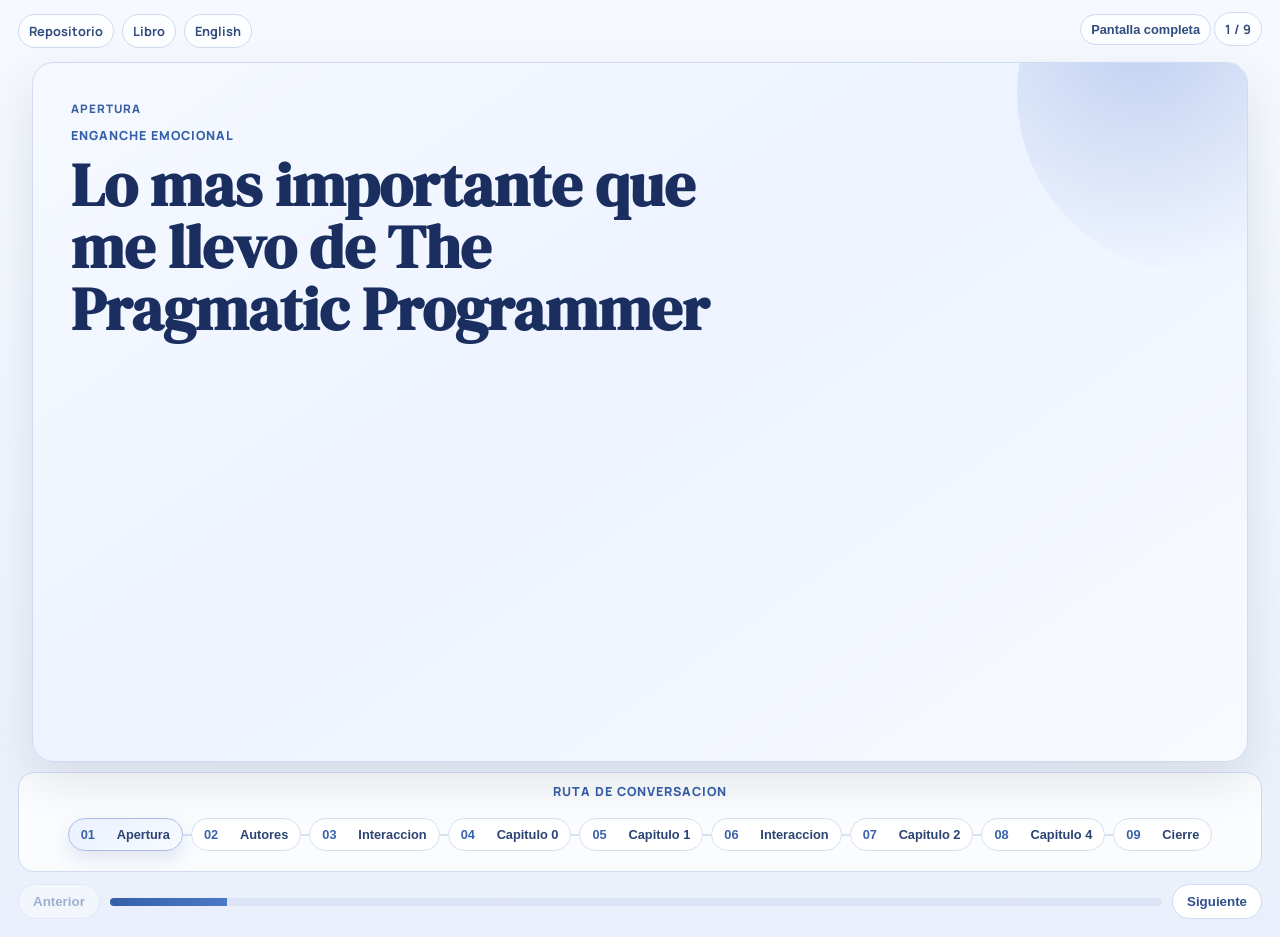
==== docs/slides/pragmatic-programmer/index.html @ e3263535 "Move slides under docs and fix bilingual links" ====
<!doctype html>
<html lang="es">
  <head>
    <meta charset="UTF-8" />
    <meta name="viewport" content="width=device-width, initial-scale=1.0" />
    <meta
      name="description"
      content="Presentacion de The Pragmatic Programmer (capitulos 0, 1, 2 y 4) con narrativa practica y enfoque para tertulia tecnica."
    />
    <title>Slides | The Pragmatic Programmer</title>
    <link rel="preconnect" href="https://fonts.googleapis.com" />
    <link rel="preconnect" href="https://fonts.gstatic.com" crossorigin />
    <link
      href="https://fonts.googleapis.com/css2?family=DM+Serif+Display:ital@0;1&family=Manrope:wght@400;500;600;700;800&display=swap"
      rel="stylesheet"
    />
    <link rel="stylesheet" href="assets/styles.css" />
  </head>
  <body>
    <div class="bg-grid" aria-hidden="true"></div>
    <div class="bg-glow glow-a" aria-hidden="true"></div>
    <div class="bg-glow glow-b" aria-hidden="true"></div>

    <header class="topbar">
      <div class="topbar-left">
        <a href="../../README.es.md" target="_blank" rel="noreferrer">Repositorio</a>
        <a href="../../books/the-pragmatic-programmer/README.es.md" target="_blank" rel="noreferrer">Libro</a>
        <a href="index.en.html">English</a>
      </div>
      <div class="topbar-right">
        <button id="fullscreen" type="button">Pantalla completa</button>
        <span id="counter">1 / 11</span>
      </div>
    </header>

    <main class="layout">
      <nav class="agenda" id="agenda" aria-label="Indice de diapositivas"></nav>
      <section class="deck" id="deck" aria-live="polite"></section>
    </main>

    <footer class="controls">
      <button id="prev" type="button">Anterior</button>
      <div class="progress"><span id="progress-fill"></span></div>
      <button id="next" type="button">Siguiente</button>
    </footer>

    <script src="assets/slides.js"></script>
    <script src="assets/app.js"></script>
  </body>
</html>
---- docs/slides/pragmatic-programmer/assets/styles.css ----
:root {
  --bg: #eaf0fb;
  --surface: #ffffff;
  --text: #101f3f;
  --muted: #55688f;
  --line: #d0daf0;
  --accent: #355fa8;
  --accent-2: #4b79c8;
}

* {
  box-sizing: border-box;
}

html,
body {
  margin: 0;
  min-height: 100%;
  font-family: "Manrope", sans-serif;
  color: var(--text);
  background: linear-gradient(180deg, #f6f9ff 0%, var(--bg) 100%);
}

body {
  display: grid;
  grid-template-rows: auto 1fr auto;
  min-height: 100vh;
  overflow: auto;
  position: relative;
}

.bg-grid {
  position: fixed;
  inset: 0;
  z-index: -2;
  background-image: linear-gradient(rgba(66, 96, 150, 0.09) 1px, transparent 1px),
    linear-gradient(90deg, rgba(66, 96, 150, 0.09) 1px, transparent 1px);
  background-size: 34px 34px;
}

.bg-glow {
  position: fixed;
  width: 360px;
  height: 360px;
  border-radius: 50%;
  filter: blur(56px);
  z-index: -1;
  opacity: 0.52;
}

.glow-a {
  top: -120px;
  right: -80px;
  background: radial-gradient(circle at 35% 35%, #a7c3f3 0%, transparent 70%);
}

.glow-b {
  left: -120px;
  bottom: -120px;
  background: radial-gradient(circle at 35% 35%, #d4e1fb 0%, transparent 72%);
}

.topbar {
  display: flex;
  justify-content: space-between;
  gap: 10px;
  padding: 14px 18px;
}

.topbar-left {
  display: flex;
  gap: 8px;
  flex-wrap: wrap;
}

.topbar a,
.topbar-right span {
  border: 1px solid var(--line);
  border-radius: 999px;
  background: rgba(255, 255, 255, 0.84);
  text-decoration: none;
  color: #304b7d;
  font-size: 0.8rem;
  font-weight: 700;
  padding: 7px 10px;
}

.topbar button {
  border: 1px solid var(--line);
  border-radius: 999px;
  background: rgba(255, 255, 255, 0.84);
  color: #304b7d;
  font-size: 0.8rem;
  font-weight: 700;
  padding: 7px 10px;
  cursor: pointer;
}

.layout {
  display: grid;
  grid-template-rows: 1fr auto;
  gap: 10px;
  padding: 0 18px;
}

.deck {
  grid-row: 1;
}

.agenda {
  grid-row: 2;
}

.agenda {
  border: 1px solid var(--line);
  border-radius: 16px;
  background: rgba(255, 255, 255, 0.75);
  backdrop-filter: blur(8px);
  padding: 10px 12px;
  overflow-x: auto;
  overflow-y: hidden;
  white-space: nowrap;
  scrollbar-width: thin;
  --timeline-progress: 0%;
  text-align: center;
}

.agenda-title {
  margin: 0 0 8px;
  font-size: 0.78rem;
  text-transform: uppercase;
  letter-spacing: 0.08em;
  color: var(--accent);
  font-weight: 800;
  text-align: center;
}

.agenda-list {
  display: inline-flex;
  gap: 8px;
  align-items: center;
  min-width: max-content;
  margin: 0 auto;
  padding: 10px 0;
  position: relative;
}

.agenda-list::before,
.agenda-list::after {
  content: "";
  position: absolute;
  left: 0;
  right: 0;
  top: 50%;
  transform: translateY(-50%);
  height: 2px;
  border-radius: 999px;
}

.agenda-list::before {
  background: #d8e2f5;
}

.agenda-list::after {
  width: var(--timeline-progress);
  right: auto;
  background: linear-gradient(90deg, #4a75c2 0%, #6d93d9 100%);
  transition: width 0.35s ease;
}

.agenda-item {
  border: 1px solid #d5def1;
  border-radius: 999px;
  background: #fff;
  color: #2b4472;
  text-align: left;
  font-size: 0.8rem;
  padding: 8px 12px;
  cursor: pointer;
  display: inline-grid;
  grid-template-columns: 30px 1fr;
  gap: 6px;
  align-items: center;
  white-space: nowrap;
  position: relative;
  z-index: 1;
}

.agenda-item span {
  font-weight: 800;
  color: #3b63ac;
}

.agenda-item.active {
  border-color: #a8bee9;
  background: linear-gradient(140deg, #eaf1ff 0%, #f7faff 100%);
  box-shadow: 0 8px 18px rgba(67, 102, 168, 0.15);
}

.deck {
  display: grid;
  place-items: center;
  padding: 0;
}

.slide {
  width: min(1220px, calc(100vw - 64px));
  min-height: min(700px, 82vh);
  border: 1px solid var(--line);
  border-radius: 22px;
  background: linear-gradient(155deg, #ffffff 0%, #f2f6ff 100%);
  box-shadow: 0 20px 50px rgba(16, 29, 38, 0.1);
  padding: clamp(22px, 3vw, 38px);
  display: grid;
  grid-template-columns: 1.5fr 1fr;
  grid-template-rows: 1fr auto;
  gap: 16px;
  animation: fadeIn 0.35s ease;
  position: relative;
  overflow: hidden;
}

.slide.no-visual {
  grid-template-columns: 1fr;
}

.theme-closing.no-visual {
  padding: clamp(34px, 6vw, 70px);
}

.theme-closing.no-visual .content {
  align-content: center;
  justify-items: center;
  text-align: center;
  max-width: 920px;
  margin: 0 auto;
  gap: 12px;
}

.theme-closing.no-visual .narrative,
.theme-closing.no-visual .takeaway {
  max-width: 860px;
}

.theme-closing.no-visual ul {
  display: inline-block;
  text-align: left;
  margin-top: 2px;
}

.slide::after {
  content: "";
  position: absolute;
  right: -120px;
  top: -120px;
  width: 280px;
  height: 280px;
  border-radius: 50%;
  background: radial-gradient(circle at 30% 30%, rgba(76, 118, 194, 0.24) 0%, transparent 72%);
}

.content {
  display: grid;
  grid-template-rows: auto auto auto auto 1fr auto;
  gap: 10px;
}

.chapter {
  margin: 0;
  font-size: 0.73rem;
  text-transform: uppercase;
  letter-spacing: 0.09em;
  font-weight: 800;
  color: #3c5f9f;
}

.subtitle {
  margin: 0;
  text-transform: uppercase;
  letter-spacing: 0.08em;
  color: var(--accent);
  font-size: 0.78rem;
  font-weight: 800;
}

h1 {
  margin: 0;
  font-family: "DM Serif Display", serif;
  font-size: clamp(2rem, 4vw, 3rem);
  line-height: 1.08;
  color: #1a2f5f;
}

.narrative {
  margin: 0;
  color: #344f80;
  font-size: 1rem;
  line-height: 1.6;
  max-width: 90%;
}

ul {
  margin: 6px 0 0;
  padding-left: 18px;
  display: block;
}

li {
  color: #2f466f;
  line-height: 1.12;
  font-size: clamp(0.98rem, 1.45vw, 1.13rem);
  margin: 0;
  padding: 0;
}

li + li {
  margin-top: 2px;
}

.kicker {
  grid-column: 1 / -1;
  margin: 0;
  color: var(--muted);
  font-size: 0.9rem;
  font-weight: 700;
  border-top: 1px solid #d8e2f3;
  padding-top: 10px;
}

.takeaway {
  margin: 0;
  border-left: 3px solid var(--accent);
  padding: 8px 10px;
  background: rgba(231, 239, 255, 0.74);
  color: #243f75;
  font-weight: 700;
}

.subsection {
  margin-top: 4px;
  border: 1px solid #d6dff1;
  border-radius: 12px;
  background: #f8faff;
  padding: 10px 11px;
  position: relative;
  overflow: hidden;
}

.subsection::before {
  content: "";
  position: absolute;
  left: 0;
  top: 0;
  width: 100%;
  height: 3px;
  background: linear-gradient(90deg, #7e9fdd 0%, #bfd0f3 100%);
}

.subsection-questions::before {
  background: linear-gradient(90deg, #4e73bf 0%, #9cb7ee 100%);
}

.subsection-actions::before {
  background: linear-gradient(90deg, #5c78b8 0%, #9fb6e8 100%);
}

.subsection-title {
  margin: 0 0 4px;
  color: #2f4f8f;
  font-weight: 800;
  font-size: 0.82rem;
  text-transform: uppercase;
  letter-spacing: 0.05em;
}

.subsection-list {
  margin: 0;
  padding: 0;
  list-style: none;
}

.subsection-list li {
  font-size: 0.92rem;
  line-height: 1.12;
  color: #2d4879;
  display: grid;
  grid-template-columns: 20px 1fr;
  gap: 7px;
  align-items: start;
}

.subsection-marker {
  width: 20px;
  height: 20px;
  border-radius: 999px;
  font-size: 0.68rem;
  font-weight: 800;
  display: inline-flex;
  align-items: center;
  justify-content: center;
  border: 1px solid #c5d4f2;
  color: #365f9f;
  background: #edf2ff;
}

.subsection-actions .subsection-marker {
  border-color: #c7d4f1;
  color: #3a6099;
  background: #eef3ff;
}

.subsection-text {
  line-height: 1.18;
}

.qa-grid {
  display: grid;
  grid-template-columns: repeat(2, minmax(0, 1fr));
  gap: 8px;
}

.visual {
  border: 1px solid #d3dcf1;
  border-radius: 14px;
  background: linear-gradient(155deg, #f8faff 0%, #edf2ff 100%);
  padding: 14px;
  display: grid;
  grid-template-rows: auto 150px 1fr;
  gap: 10px;
}

.visual-title {
  margin: 0;
  color: #325799;
  text-transform: uppercase;
  letter-spacing: 0.07em;
  font-size: 0.72rem;
  font-weight: 800;
}

.diagram {
  border-radius: 12px;
  border: 1px solid #d0dbf2;
  background: radial-gradient(circle at 24% 25%, #b9cdf8 0%, #eaf1ff 36%, #f6f9ff 72%);
  position: relative;
  overflow: hidden;
}

.diagram::before,
.diagram::after {
  content: "";
  position: absolute;
  border-radius: 50%;
}

.diagram::before {
  width: 64px;
  height: 64px;
  right: 14px;
  top: 18px;
  border: 3px solid rgba(67, 100, 167, 0.34);
}

.diagram::after {
  width: 190px;
  height: 190px;
  left: -66px;
  bottom: -98px;
  border: 2px dashed rgba(67, 100, 167, 0.36);
}

.visual-list {
  margin: 0;
  padding: 0;
  list-style: none;
  display: grid;
  gap: 8px;
}

.visual-list li {
  border: 1px solid #d4ddf2;
  border-radius: 10px;
  background: #fff;
  padding: 8px 9px;
  font-size: 0.84rem;
  color: #2e4f83;
}

.visual-lessons {
  border-color: #b8dcca;
  background: linear-gradient(155deg, #f6fcf9 0%, #edf8f2 100%);
}

.visual-lessons .visual-title {
  color: #21654f;
}

.visual-lessons .diagram {
  background: radial-gradient(circle at 30% 30%, #b8e5d0 0%, #eaf9f1 42%, #f7fdf9 75%);
}

.visual-lessons .visual-list li {
  border-color: #c6e6d7;
  background: #f9fefb;
  color: #1f5f49;
  font-weight: 600;
  position: relative;
  padding-left: 28px;
}

.visual-lessons .visual-list li::before {
  content: "✓";
  position: absolute;
  left: 10px;
  top: 7px;
  font-size: 0.78rem;
  color: #1f8d61;
  font-weight: 800;
}

.visual-question {
  border-color: #b9cde9;
  background: linear-gradient(155deg, #f5f8ff 0%, #ecf2ff 100%);
}

.visual-question .visual-title {
  color: #2f4f8f;
}

.visual-question .diagram {
  background: radial-gradient(circle at 30% 30%, #c8d7ff 0%, #ebf0ff 45%, #f7f9ff 80%);
  border-color: #c4d2f4;
}

.visual-question .diagram::before {
  width: 96px;
  height: 96px;
  right: 16px;
  top: 14px;
  border-color: rgba(75, 104, 172, 0.4);
}

.visual-question .diagram::after {
  width: 220px;
  height: 220px;
  left: -74px;
  bottom: -110px;
  border-color: rgba(77, 102, 160, 0.34);
}

.visual-question .visual-list li {
  border-color: #c6d4f4;
  background: linear-gradient(140deg, #ffffff 0%, #f6f8ff 100%);
  color: #203d74;
  font-size: 1rem;
  font-weight: 800;
  line-height: 1.28;
  text-align: center;
  padding: 14px 12px;
  box-shadow: 0 10px 24px rgba(57, 83, 145, 0.14);
}

.visual-question .visual-list li::before {
  content: "?";
  display: inline-flex;
  align-items: center;
  justify-content: center;
  width: 28px;
  height: 28px;
  border-radius: 999px;
  margin-right: 8px;
  background: #e5edff;
  color: #355fa8;
  font-size: 0.95rem;
  font-weight: 900;
}

.controls {
  display: grid;
  grid-template-columns: auto 1fr auto;
  gap: 10px;
  align-items: center;
  padding: 12px 18px 18px;
}

button {
  border: 1px solid var(--line);
  border-radius: 999px;
  background: #fff;
  color: #2f4f8f;
  font-weight: 700;
  padding: 9px 14px;
  cursor: pointer;
}

button:disabled {
  opacity: 0.4;
  cursor: not-allowed;
}

.progress {
  height: 8px;
  border-radius: 999px;
  background: #dde4f5;
  overflow: hidden;
}

.progress span {
  display: block;
  height: 100%;
  width: 0;
  background: linear-gradient(90deg, var(--accent) 0%, var(--accent-2) 100%);
  transition: width 0.25s ease;
}

.theme-preface .diagram,
.theme-closing .diagram {
  background: radial-gradient(circle at 20% 20%, #c9d8fb 0%, #edf2ff 44%, #f8faff 75%);
}

.theme-philosophy .diagram,
.theme-principles .diagram {
  background: radial-gradient(circle at 25% 25%, #b5cdfa 0%, #eaf1ff 41%, #f8faff 72%);
}

.theme-approach .diagram,
.theme-actions .diagram {
  background: radial-gradient(circle at 30% 30%, #bfd0fb 0%, #edf2ff 40%, #f8faff 76%);
}

.theme-paranoia .diagram,
.theme-pitfalls .diagram {
  background: radial-gradient(circle at 30% 30%, #c2d1fb 0%, #edf2ff 39%, #f8faff 75%);
}

.reveal-item {
  opacity: 0;
  transform: translateY(8px);
  transition: opacity 0.26s ease, transform 0.26s ease;
}

.reveal-item.is-visible {
  opacity: 1;
  transform: translateY(0);
}

.mode-hero {
  background: linear-gradient(145deg, #f6f9ff 0%, #edf3ff 46%, #f8faff 100%);
}

.mode-hero::after {
  width: 360px;
  height: 360px;
  right: -130px;
  top: -150px;
  background: radial-gradient(circle at 35% 35%, rgba(78, 118, 203, 0.28) 0%, transparent 72%);
}

.mode-hero h1 {
  font-size: clamp(2.4rem, 5.2vw, 3.8rem);
  line-height: 1.02;
}

.mode-hero .narrative {
  font-size: clamp(1.02rem, 1.7vw, 1.2rem);
  max-width: 95%;
}

.mode-hero .takeaway {
  border-left-width: 4px;
  font-size: 1rem;
  background: linear-gradient(90deg, rgba(228, 236, 255, 0.92) 0%, rgba(243, 247, 255, 0.8) 100%);
}

.mode-question {
  grid-template-columns: 1fr;
  grid-template-rows: 1fr;
  min-height: min(620px, 82vh);
  background: linear-gradient(145deg, #f3f8ff 0%, #eaf1ff 55%, #f7faff 100%);
}

.mode-question::after {
  width: 420px;
  height: 420px;
  right: -120px;
  top: -150px;
  background: radial-gradient(circle at 35% 35%, rgba(78, 118, 203, 0.28) 0%, transparent 72%);
}

.mode-question .content {
  position: relative;
  width: 100%;
  min-height: 100%;
  display: flex;
  align-items: center;
  justify-content: center;
  text-align: center;
  padding: 28px 24px 110px;
}

.mode-question .chapter,
.mode-question .subtitle,
.mode-question ul,
.mode-question .takeaway,
.mode-question .visual,
.mode-question .kicker {
  display: none;
}

.mode-question h1 {
  font-size: clamp(2.8rem, 6vw, 4.8rem);
  line-height: 1.02;
  color: #163067;
  max-width: 900px;
  margin: 0 auto;
}

.mode-question .narrative {
  position: absolute;
  left: 50%;
  bottom: 22px;
  transform: translateX(-50%);
  width: min(780px, calc(100% - 32px));
  margin: 0;
  font-size: clamp(1.05rem, 1.85vw, 1.3rem);
  color: #2b4884;
  border: 1px dashed #9fb6e6;
  border-radius: 14px;
  background: rgba(255, 255, 255, 0.72);
  padding: 14px 16px;
}

@keyframes fadeIn {
  from {
    opacity: 0;
    transform: translateY(8px);
  }
  to {
    opacity: 1;
    transform: translateY(0);
  }
}

@media (max-width: 760px) {
  body {
    overflow: auto;
  }

  .layout {
    grid-template-rows: auto 1fr;
    padding: 0 10px;
  }

  .agenda {
    max-height: none;
  }

  .agenda-list {
    display: inline-flex;
  }

  .topbar {
    padding: 10px;
  }

  .topbar-left {
    gap: 6px;
  }

  .topbar a,
  .topbar-right span {
    font-size: 0.72rem;
    padding: 6px 8px;
  }

  .slide {
    min-height: auto;
    grid-template-columns: 1fr;
    grid-template-rows: auto auto auto;
    width: min(1220px, calc(100vw - 20px));
    padding: 20px 16px;
  }

  .content {
    gap: 8px;
  }

  .narrative {
    max-width: 100%;
  }

  .visual {
    grid-template-rows: auto 120px 1fr;
  }

  .qa-grid {
    grid-template-columns: 1fr;
  }

  li {
    font-size: 1rem;
  }
}
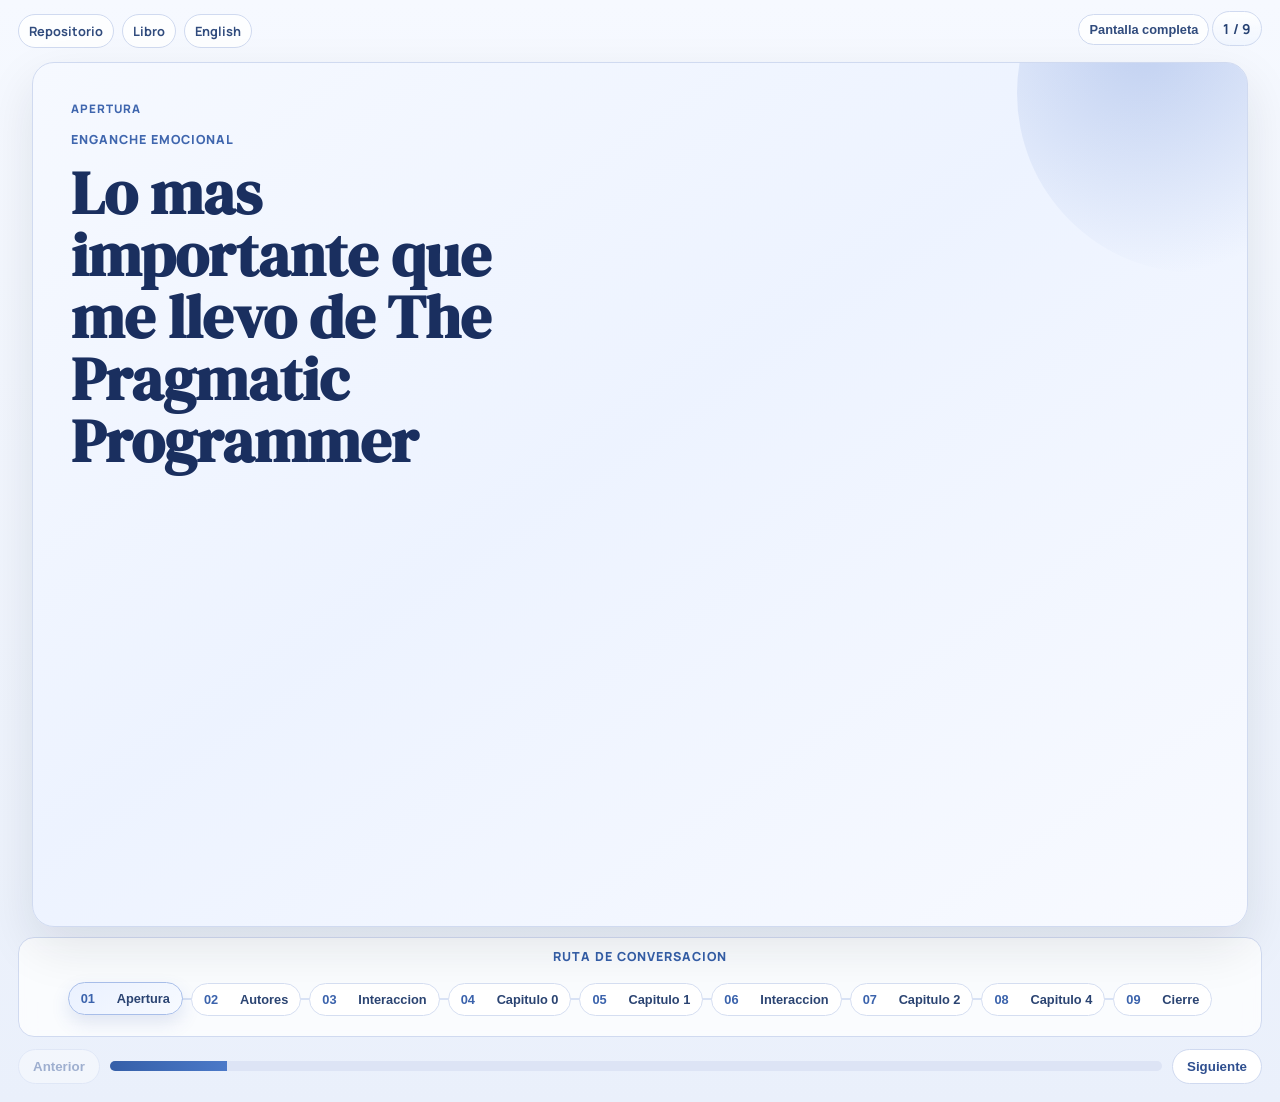
==== commit 9101abeb: "Enhance pragmatic slides visual hierarchy and interaction" ====
--- a/docs/slides/pragmatic-programmer/index.html
+++ b/docs/slides/pragmatic-programmer/index.html
@@ -5,7 +5,35 @@
     <meta name="viewport" content="width=device-width, initial-scale=1.0" />
     <meta
       name="description"
-      content="Presentacion de The Pragmatic Programmer (capitulos 0, 1, 2 y 4) con narrativa practica y enfoque para tertulia tecnica."
+      content="Presentación de The Pragmatic Programmer (capítulos 0, 1, 2 y 4) con narrativa práctica y enfoque para tertulia técnica."
+    />
+    <meta name="robots" content="index, follow, max-image-preview:large" />
+    <meta name="author" content="duvan botello" />
+    <meta name="theme-color" content="#111827" />
+    <link
+      rel="canonical"
+      href="https://github.com/duvanbotello/engineering-book-notes/blob/main/docs/slides/pragmatic-programmer/index.html"
+    />
+    <link rel="alternate" hreflang="es" href="index.html" />
+    <link rel="alternate" hreflang="en" href="index.en.html" />
+    <link rel="alternate" hreflang="x-default" href="index.html" />
+    <meta property="og:type" content="website" />
+    <meta property="og:locale" content="es_ES" />
+    <meta property="og:title" content="Slides | The Pragmatic Programmer" />
+    <meta
+      property="og:description"
+      content="Presentación de The Pragmatic Programmer (capítulos 0, 1, 2 y 4) con narrativa práctica y enfoque para tertulia técnica."
+    />
+    <meta
+      property="og:url"
+      content="https://github.com/duvanbotello/engineering-book-notes/blob/main/docs/slides/pragmatic-programmer/index.html"
+    />
+    <meta property="og:site_name" content="Engineering Book Notes" />
+    <meta name="twitter:card" content="summary" />
+    <meta name="twitter:title" content="Slides | The Pragmatic Programmer" />
+    <meta
+      name="twitter:description"
+      content="Presentación de The Pragmatic Programmer (capítulos 0, 1, 2 y 4) con narrativa práctica y enfoque para tertulia técnica."
     />
     <title>Slides | The Pragmatic Programmer</title>
     <link rel="preconnect" href="https://fonts.googleapis.com" />
@@ -23,13 +51,13 @@
 
     <header class="topbar">
       <div class="topbar-left">
-        <a href="../../README.es.md" target="_blank" rel="noreferrer">Repositorio</a>
-        <a href="../../books/the-pragmatic-programmer/README.es.md" target="_blank" rel="noreferrer">Libro</a>
+        <a href="https://github.com/duvanbotello/engineering-book-notes" target="_blank" rel="noreferrer">Repositorio</a>
+        <a href="https://github.com/duvanbotello/engineering-book-notes/tree/main/books/the-pragmatic-programmer" target="_blank" rel="noreferrer">Libro</a>
         <a href="index.en.html">English</a>
       </div>
       <div class="topbar-right">
         <button id="fullscreen" type="button">Pantalla completa</button>
-        <span id="counter">1 / 11</span>
+        <span id="counter">1 / --</span>
       </div>
     </header>
 
--- a/docs/slides/pragmatic-programmer/assets/styles.css
+++ b/docs/slides/pragmatic-programmer/assets/styles.css
@@ -83,6 +83,13 @@
   font-size: 0.8rem;
   font-weight: 700;
   padding: 7px 10px;
+}
+
+.topbar-right span {
+  font-size: 0.86rem;
+  letter-spacing: 0.01em;
+  color: #274273;
+  background: linear-gradient(180deg, rgba(255, 255, 255, 0.92) 0%, rgba(240, 246, 255, 0.9) 100%);
 }
 
 .topbar button {
@@ -195,6 +202,7 @@
   border-color: #a8bee9;
   background: linear-gradient(140deg, #eaf1ff 0%, #f7faff 100%);
   box-shadow: 0 8px 18px rgba(67, 102, 168, 0.15);
+  transform: translateY(-1px);
 }
 
 .deck {
@@ -204,8 +212,10 @@
 }
 
 .slide {
+  --slide-accent: var(--accent);
+  --slide-accent-soft: rgba(231, 239, 255, 0.86);
   width: min(1220px, calc(100vw - 64px));
-  min-height: min(700px, 82vh);
+  min-height: min(700px, 84vh);
   border: 1px solid var(--line);
   border-radius: 22px;
   background: linear-gradient(155deg, #ffffff 0%, #f2f6ff 100%);
@@ -214,10 +224,41 @@
   display: grid;
   grid-template-columns: 1.5fr 1fr;
   grid-template-rows: 1fr auto;
-  gap: 16px;
+  gap: 20px;
   animation: fadeIn 0.35s ease;
   position: relative;
   overflow: hidden;
+}
+
+.theme-vision,
+.theme-context {
+  --slide-accent: #3f66ae;
+  --slide-accent-soft: rgba(229, 238, 255, 0.9);
+}
+
+.theme-preface {
+  --slide-accent: #2f5ca6;
+  --slide-accent-soft: rgba(225, 236, 255, 0.9);
+}
+
+.theme-philosophy {
+  --slide-accent: #2d7a63;
+  --slide-accent-soft: rgba(229, 246, 240, 0.92);
+}
+
+.theme-approach {
+  --slide-accent: #7f5f26;
+  --slide-accent-soft: rgba(250, 243, 227, 0.92);
+}
+
+.theme-paranoia {
+  --slide-accent: #8a3847;
+  --slide-accent-soft: rgba(251, 235, 239, 0.92);
+}
+
+.theme-closing {
+  --slide-accent: #455578;
+  --slide-accent-soft: rgba(237, 241, 250, 0.92);
 }
 
 .slide.no-visual {
@@ -262,7 +303,7 @@
 .content {
   display: grid;
   grid-template-rows: auto auto auto auto 1fr auto;
-  gap: 10px;
+  gap: 12px;
 }
 
 .chapter {
@@ -271,14 +312,14 @@
   text-transform: uppercase;
   letter-spacing: 0.09em;
   font-weight: 800;
-  color: #3c5f9f;
+  color: var(--slide-accent);
 }
 
 .subtitle {
   margin: 0;
   text-transform: uppercase;
   letter-spacing: 0.08em;
-  color: var(--accent);
+  color: var(--slide-accent);
   font-size: 0.78rem;
   font-weight: 800;
 }
@@ -286,35 +327,36 @@
 h1 {
   margin: 0;
   font-family: "DM Serif Display", serif;
-  font-size: clamp(2rem, 4vw, 3rem);
-  line-height: 1.08;
+  font-size: clamp(2.15rem, 4.2vw, 3.2rem);
+  line-height: 1.05;
   color: #1a2f5f;
 }
 
 .narrative {
   margin: 0;
   color: #344f80;
-  font-size: 1rem;
-  line-height: 1.6;
-  max-width: 90%;
+  font-size: 1.01rem;
+  line-height: 1.58;
+  max-width: 84%;
 }
 
 ul {
-  margin: 6px 0 0;
+  margin: 4px 0 0;
   padding-left: 18px;
-  display: block;
+  display: grid;
+  gap: 6px;
 }
 
 li {
   color: #2f466f;
-  line-height: 1.12;
+  line-height: 1.28;
   font-size: clamp(0.98rem, 1.45vw, 1.13rem);
   margin: 0;
   padding: 0;
 }
 
 li + li {
-  margin-top: 2px;
+  margin-top: 0;
 }
 
 .kicker {
@@ -329,9 +371,10 @@
 
 .takeaway {
   margin: 0;
-  border-left: 3px solid var(--accent);
-  padding: 8px 10px;
-  background: rgba(231, 239, 255, 0.74);
+  border-left: 4px solid var(--slide-accent);
+  border-radius: 0 12px 12px 0;
+  padding: 10px 12px;
+  background: linear-gradient(90deg, var(--slide-accent-soft) 0%, rgba(244, 248, 255, 0.86) 100%);
   color: #243f75;
   font-weight: 700;
 }
@@ -599,7 +642,7 @@
 }
 
 .progress {
-  height: 8px;
+  height: 10px;
   border-radius: 999px;
   background: #dde4f5;
   overflow: hidden;
@@ -659,24 +702,57 @@
 .mode-hero h1 {
   font-size: clamp(2.4rem, 5.2vw, 3.8rem);
   line-height: 1.02;
+  max-width: 16ch;
 }
 
 .mode-hero .narrative {
-  font-size: clamp(1.02rem, 1.7vw, 1.2rem);
-  max-width: 95%;
+  font-size: clamp(1.05rem, 1.8vw, 1.23rem);
+  max-width: 92%;
+  border-left: 4px solid #7d9ede;
+  padding-left: 12px;
+  color: #2a4679;
+}
+
+.mode-hero .content {
+  align-content: start;
+  gap: 14px;
+}
+
+.mode-hero .visual {
+  border-color: #b7c8ed;
+  background: linear-gradient(160deg, #f7faff 0%, #eef4ff 100%);
+}
+
+.mode-hero .visual-list li {
+  font-size: 0.92rem;
+  font-weight: 700;
+  border-color: #cad8f3;
+  background: linear-gradient(180deg, #ffffff 0%, #f7faff 100%);
 }
 
 .mode-hero .takeaway {
   border-left-width: 4px;
-  font-size: 1rem;
+  font-size: 1.04rem;
   background: linear-gradient(90deg, rgba(228, 236, 255, 0.92) 0%, rgba(243, 247, 255, 0.8) 100%);
+}
+
+:fullscreen .topbar-right span,
+body:fullscreen .topbar-right span {
+  font-size: 0.95rem;
+  padding: 8px 12px;
+  border-color: #a7bde7;
+}
+
+:fullscreen .progress,
+body:fullscreen .progress {
+  height: 12px;
 }
 
 .mode-question {
   grid-template-columns: 1fr;
   grid-template-rows: 1fr;
   min-height: min(620px, 82vh);
-  background: linear-gradient(145deg, #f3f8ff 0%, #eaf1ff 55%, #f7faff 100%);
+  background: linear-gradient(145deg, #edf4ff 0%, #dee9ff 52%, #f3f8ff 100%);
 }
 
 .mode-question::after {
@@ -695,7 +771,7 @@
   align-items: center;
   justify-content: center;
   text-align: center;
-  padding: 28px 24px 110px;
+  padding: 24px 24px 118px;
 }
 
 .mode-question .chapter,
@@ -710,7 +786,7 @@
 .mode-question h1 {
   font-size: clamp(2.8rem, 6vw, 4.8rem);
   line-height: 1.02;
-  color: #163067;
+  color: #132f63;
   max-width: 900px;
   margin: 0 auto;
 }
@@ -718,17 +794,35 @@
 .mode-question .narrative {
   position: absolute;
   left: 50%;
-  bottom: 22px;
+  bottom: 26px;
   transform: translateX(-50%);
   width: min(780px, calc(100% - 32px));
   margin: 0;
-  font-size: clamp(1.05rem, 1.85vw, 1.3rem);
-  color: #2b4884;
-  border: 1px dashed #9fb6e6;
-  border-radius: 14px;
-  background: rgba(255, 255, 255, 0.72);
-  padding: 14px 16px;
-}
+  font-size: clamp(1.08rem, 1.9vw, 1.34rem);
+  color: #1e417d;
+  border: 1px solid #9bb2e4;
+  border-radius: 16px;
+  background: linear-gradient(180deg, rgba(255, 255, 255, 0.95) 0%, rgba(241, 247, 255, 0.94) 100%);
+  padding: 16px 18px;
+  box-shadow: 0 14px 34px rgba(49, 78, 140, 0.16);
+}
+
+.mode-question .narrative::before {
+  content: attr(data-cta);
+  display: inline-block;
+  margin-right: 10px;
+  border-radius: 999px;
+  border: 1px solid #b5c8ef;
+  background: #ecf3ff;
+  color: #2b4f8b;
+  font-size: 0.76rem;
+  font-weight: 800;
+  letter-spacing: 0.04em;
+  text-transform: uppercase;
+  padding: 4px 8px;
+  vertical-align: middle;
+}
+
 
 @keyframes fadeIn {
   from {
